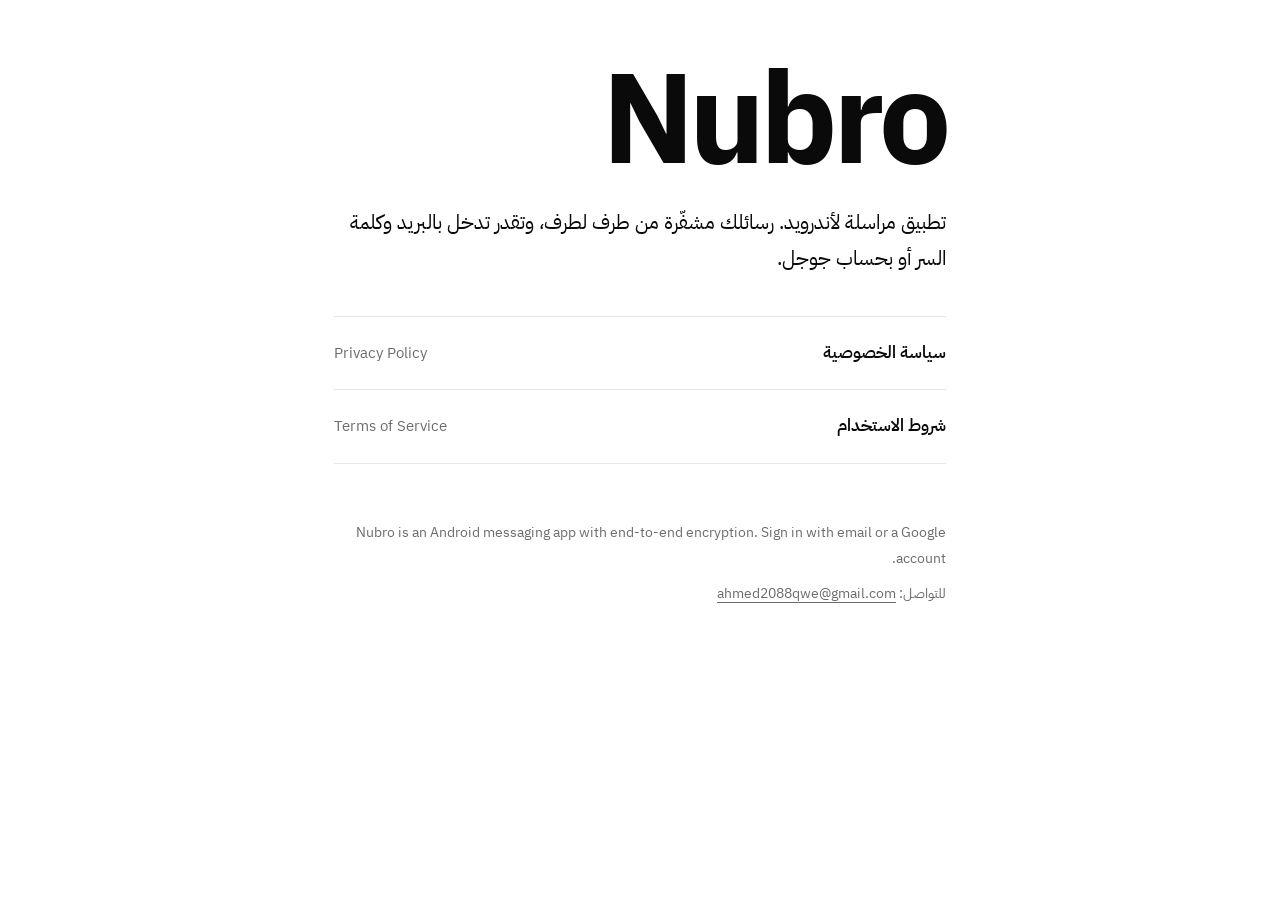
==== index.html @ 9390ad75 "Add files via upload" ====
<!doctype html>
<html lang="ar" dir="rtl">
<head>
<meta charset="utf-8">
<meta name="viewport" content="width=device-width, initial-scale=1">
<title>Nubro — تطبيق مراسلة مشفّر</title>
<meta name="description" content="Nubro تطبيق مراسلة لأندرويد بتشفير طرف لطرف وتسجيل دخول بالبريد أو بحساب جوجل.">
<link rel="preconnect" href="https://fonts.googleapis.com">
<link rel="preconnect" href="https://fonts.gstatic.com" crossorigin>
<link rel="stylesheet" href="https://fonts.googleapis.com/css2?family=IBM+Plex+Sans+Arabic:wght@400;600;700&display=swap">
<link rel="stylesheet" href="style.css">
</head>
<body>
<main>
<p class="wordmark">Nubro</p>
<p class="lead">تطبيق مراسلة لأندرويد. رسائلك مشفّرة من طرف لطرف، وتقدر تدخل بالبريد وكلمة السر أو بحساب جوجل.</p>
<nav class="docs" aria-label="الوثائق">
<a href="privacy.html">سياسة الخصوصية <span>Privacy Policy</span></a>
<a href="terms.html">شروط الاستخدام <span>Terms of Service</span></a>
</nav>
<footer>
<p>Nubro is an Android messaging app with end-to-end encryption. Sign in with email or a Google account.</p>
<p>للتواصل: <a href="mailto:ahmed2088qwe@gmail.com">ahmed2088qwe@gmail.com</a></p>
</footer>
</main>
</body>
</html>
---- style.css ----
:root{--bg:#fff;--ink:#0a0a0a;--mute:#6b6b6b;--line:#e6e6e6}
@media (prefers-color-scheme:dark){:root{--bg:#000;--ink:#f5f5f5;--mute:#9a9a9a;--line:#262626}}
*{box-sizing:border-box}
html{-webkit-text-size-adjust:100%}
body{margin:0;background:var(--bg);color:var(--ink);font:17px/1.9 "IBM Plex Sans Arabic","Noto Sans Arabic",Tahoma,system-ui,sans-serif;-webkit-font-smoothing:antialiased}
main{max-width:660px;margin:0 auto;padding:56px 24px 72px}
a{color:inherit;text-underline-offset:4px;text-decoration-thickness:1px}
a:focus-visible{outline:2px solid var(--ink);outline-offset:4px;border-radius:2px}
h1{font-size:clamp(30px,8vw,42px);line-height:1.25;margin:0 0 8px;font-weight:700;letter-spacing:-.01em}
h2{font-size:20px;line-height:1.5;margin:44px 0 6px;font-weight:700}
p,li{margin:8px 0}
ul{padding-inline-start:22px}
.meta{color:var(--mute);font-size:15px;margin:0 0 8px}
.back{display:inline-block;margin-bottom:36px;color:var(--mute);font-size:15px}
.wordmark{font-size:clamp(64px,22vw,128px);line-height:1;font-weight:700;letter-spacing:-.04em;margin:0 0 20px;direction:ltr;text-align:right}
.lead{font-size:20px;line-height:1.8;margin:0 0 40px}
nav.docs{border-top:1px solid var(--line)}
nav.docs a{display:flex;justify-content:space-between;align-items:center;padding:20px 0;border-bottom:1px solid var(--line);text-decoration:none;font-weight:600}
nav.docs span{color:var(--mute);font-weight:400;font-size:15px}
.en{direction:ltr;text-align:left;margin-top:64px;padding-top:8px;border-top:1px solid var(--line);font-family:system-ui,-apple-system,"Segoe UI",Roboto,sans-serif;line-height:1.7}
.en h2{margin-top:32px}
footer{margin-top:56px;color:var(--mute);font-size:14px}
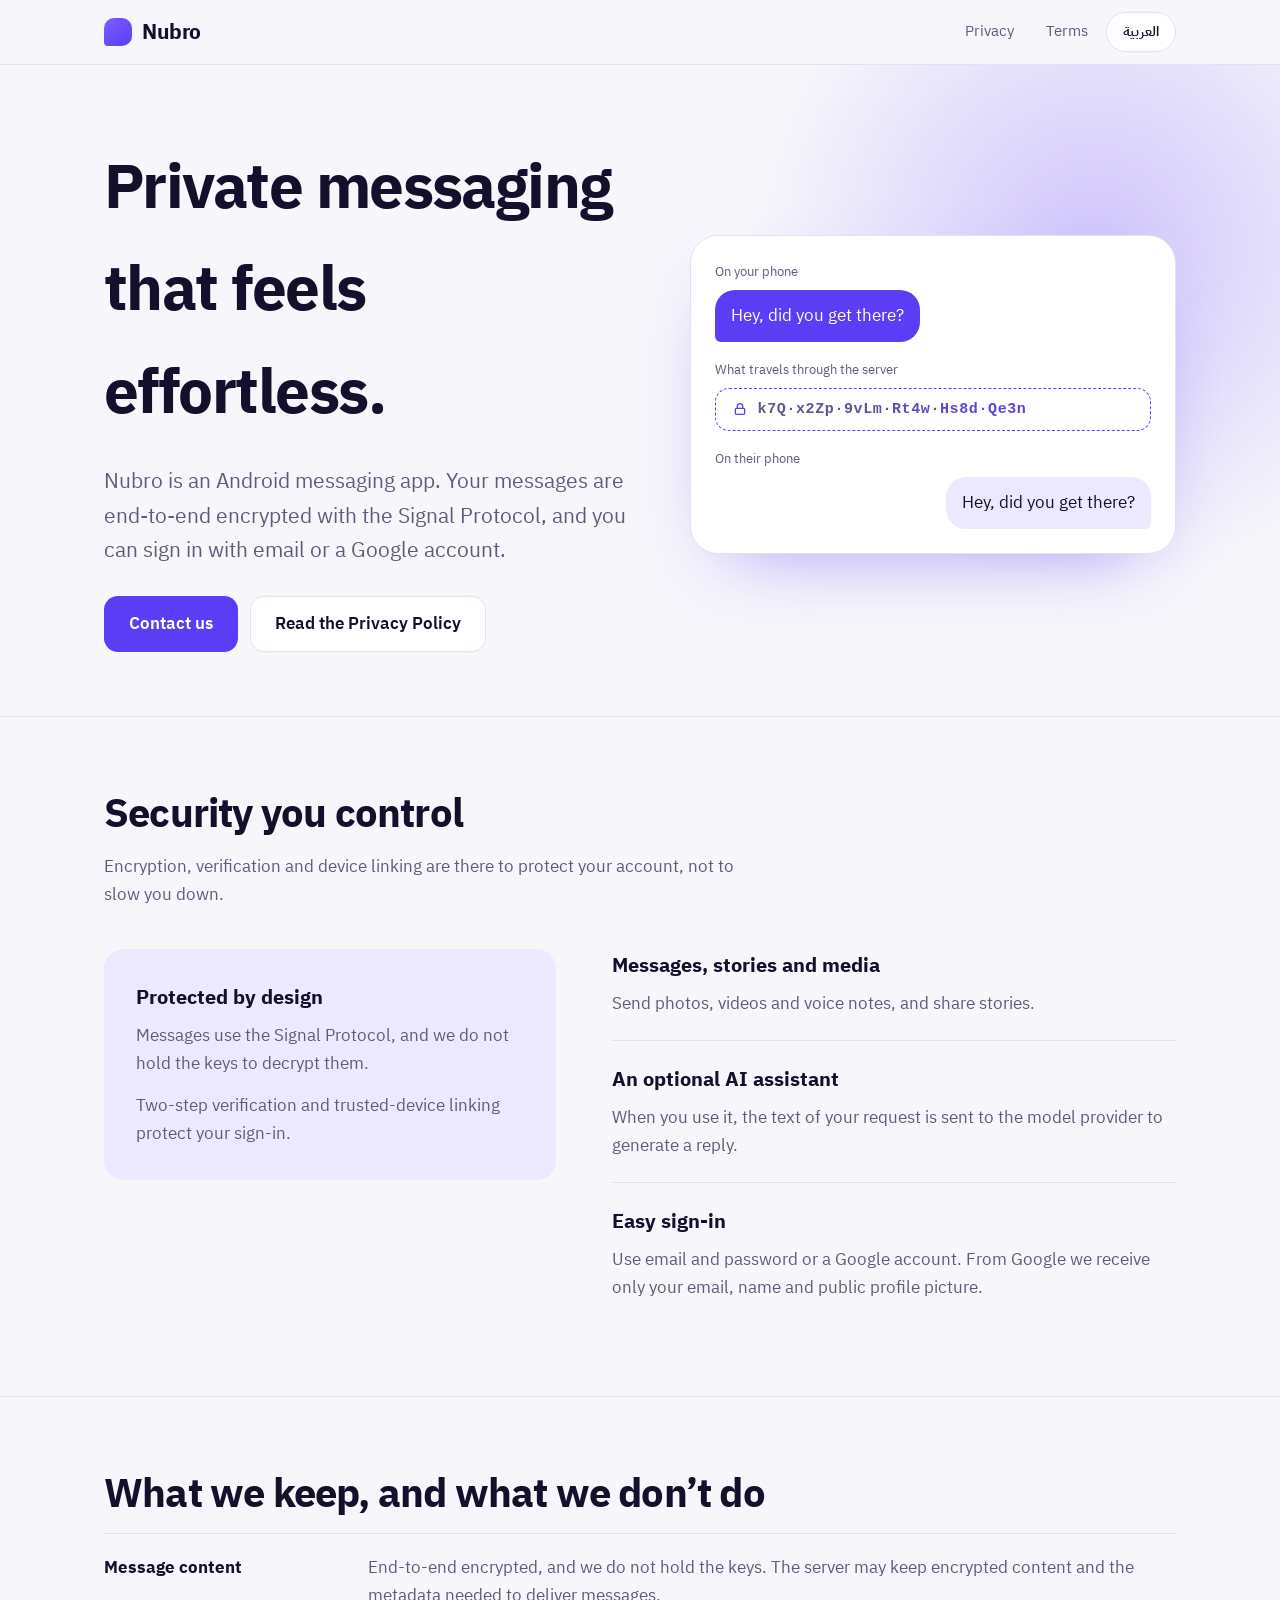
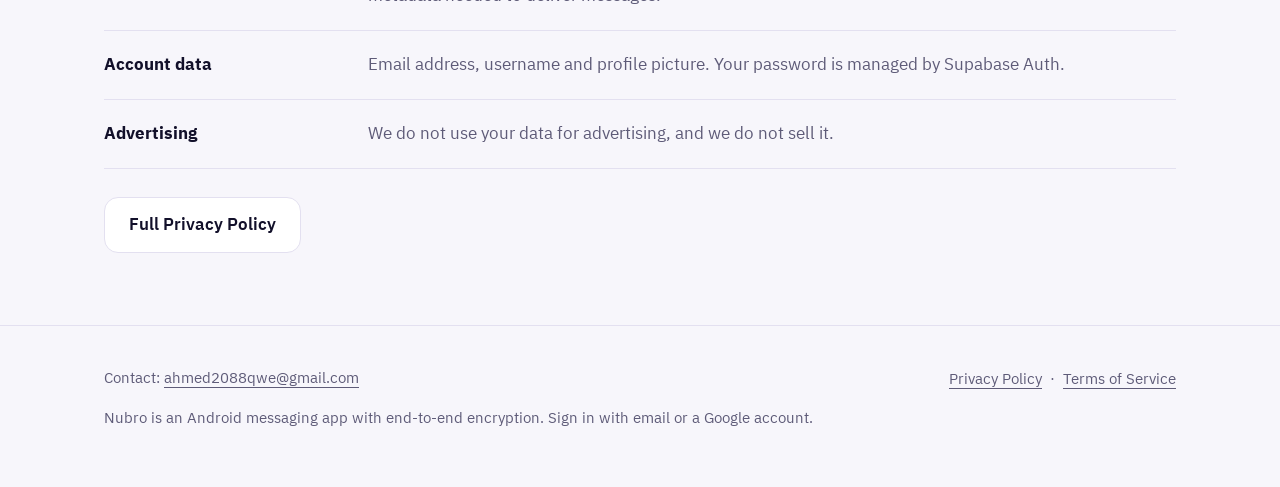
==== commit bdd19696: "Add files via upload" ====
--- a/index.html
+++ b/index.html
@@ -3,25 +3,120 @@
 <head>
 <meta charset="utf-8">
 <meta name="viewport" content="width=device-width, initial-scale=1">
-<title>Nubro — تطبيق مراسلة مشفّر</title>
-<meta name="description" content="Nubro تطبيق مراسلة لأندرويد بتشفير طرف لطرف وتسجيل دخول بالبريد أو بحساب جوجل.">
+<title>Nubro — تطبيق مراسلة مشفّر | Encrypted messaging</title>
+<meta name="description" content="Nubro تطبيق مراسلة لأندرويد بتشفير طرف لطرف وتسجيل دخول بالبريد أو بحساب جوجل. Nubro is an Android messaging app with end-to-end encryption.">
+<meta name="theme-color" content="#5b3df5">
+<meta property="og:type" content="website">
+<meta property="og:title" content="Nubro">
+<meta property="og:description" content="Nubro is an Android messaging app with end-to-end encryption. Sign in with email or a Google account.">
 <link rel="preconnect" href="https://fonts.googleapis.com">
 <link rel="preconnect" href="https://fonts.gstatic.com" crossorigin>
 <link rel="stylesheet" href="https://fonts.googleapis.com/css2?family=IBM+Plex+Sans+Arabic:wght@400;600;700&display=swap">
 <link rel="stylesheet" href="style.css">
+<script>
+(function(){var d=document.documentElement,l;try{l=localStorage.getItem('lg')}catch(e){}
+if(l!=='ar'&&l!=='en')l=(navigator.language||'ar').slice(0,2)==='ar'?'ar':'en';
+function set(x){d.lang=x;d.dir=x==='ar'?'rtl':'ltr'}set(l);
+addEventListener('DOMContentLoaded',function(){document.getElementById('lg').onclick=function(){var x=d.lang==='ar'?'en':'ar';set(x);try{localStorage.setItem('lg',x)}catch(e){}}})})();
+</script>
 </head>
-<body>
+<body class="home">
+<header class="top"><div class="wrap">
+<a class="brand" href="./"><i class="mark"></i>Nubro</a>
+<nav aria-label="Pages">
+<a href="privacy.html"><span lang="ar">الخصوصية</span><span lang="en">Privacy</span></a>
+<a href="terms.html"><span lang="ar">الشروط</span><span lang="en">Terms</span></a>
+<button class="pill" id="lg" type="button"><span lang="ar">English</span><span lang="en">العربية</span></button>
+</nav>
+</div></header>
+
 <main>
-<p class="wordmark">Nubro</p>
-<p class="lead">تطبيق مراسلة لأندرويد. رسائلك مشفّرة من طرف لطرف، وتقدر تدخل بالبريد وكلمة السر أو بحساب جوجل.</p>
-<nav class="docs" aria-label="الوثائق">
-<a href="privacy.html">سياسة الخصوصية <span>Privacy Policy</span></a>
-<a href="terms.html">شروط الاستخدام <span>Terms of Service</span></a>
-</nav>
-<footer>
-<p>Nubro is an Android messaging app with end-to-end encryption. Sign in with email or a Google account.</p>
-<p>للتواصل: <a href="mailto:ahmed2088qwe@gmail.com">ahmed2088qwe@gmail.com</a></p>
-</footer>
+<section class="hero"><div class="wrap">
+<div>
+<h1 lang="ar">مراسلة مشفّرة من طرف لطرف، بتجربة سلسة.</h1>
+<h1 lang="en">Private messaging that feels effortless.</h1>
+<p class="lead" lang="ar">Nubro تطبيق مراسلة لأندرويد. رسائلك مشفّرة من طرف لطرف بـ Signal Protocol، وتدخل بالبريد وكلمة السر أو بحساب جوجل.</p>
+<p class="lead" lang="en">Nubro is an Android messaging app. Your messages are end-to-end encrypted with the Signal Protocol, and you can sign in with email or a Google account.</p>
+<div class="cta">
+<a class="btn" href="mailto:ahmed2088qwe@gmail.com"><span lang="ar">تواصل معنا</span><span lang="en">Contact us</span></a>
+<a class="btn ghost" href="privacy.html"><span lang="ar">اقرأ سياسة الخصوصية</span><span lang="en">Read the Privacy Policy</span></a>
+</div>
+</div>
+
+<div class="wire">
+<div class="row">
+<span class="cap"><span lang="ar">على جهازك</span><span lang="en">On your phone</span></span>
+<p class="bub out"><span lang="ar">مساء الخير، وصلت؟</span><span lang="en">Hey, did you get there?</span></p>
+</div>
+<div class="row">
+<span class="cap"><span lang="ar">ما يمرّ عبر الخادم</span><span lang="en">What travels through the server</span></span>
+<div class="cipher"><svg width="16" height="16" viewBox="0 0 24 24" fill="none" stroke="currentColor" stroke-width="2" aria-hidden="true"><rect x="5" y="11" width="14" height="9" rx="2"/><path d="M8 11V8a4 4 0 0 1 8 0v3"/></svg><b>k7Q·x2Zp·9vLm·Rt4w·Hs8d·Qe3n</b></div>
+</div>
+<div class="row">
+<span class="cap"><span lang="ar">على جهاز من تراسله</span><span lang="en">On their phone</span></span>
+<p class="bub in"><span lang="ar">مساء الخير، وصلت؟</span><span lang="en">Hey, did you get there?</span></p>
+</div>
+</div>
+</div></section>
+
+<section class="sec"><div class="wrap">
+<h2 class="t" lang="ar">أمان تتحكم فيه</h2>
+<h2 class="t" lang="en">Security you control</h2>
+<p class="sub" lang="ar">التشفير والتحقق وربط الأجهزة مفعّلة لحماية حسابك، لا لتعقيد استخدامك.</p>
+<p class="sub" lang="en">Encryption, verification and device linking are there to protect your account, not to slow you down.</p>
+<div class="feat">
+<div class="panel">
+<h3 lang="ar">محميّ بالتصميم</h3>
+<h3 lang="en">Protected by design</h3>
+<p lang="ar">الرسائل مشفّرة بـ Signal Protocol، ولا نملك مفاتيح فك تشفيرها.</p>
+<p lang="en">Messages use the Signal Protocol, and we do not hold the keys to decrypt them.</p>
+<p lang="ar">تحقق بخطوتين وربط للأجهزة الموثوقة يحميان دخولك.</p>
+<p lang="en">Two-step verification and trusted-device linking protect your sign-in.</p>
+</div>
+<div class="rows">
+<div>
+<h3 lang="ar">رسائل وقصص ووسائط</h3><h3 lang="en">Messages, stories and media</h3>
+<p lang="ar">أرسل الصور والفيديوهات والرسائل الصوتية، وشارك قصصًا مع من تحب.</p>
+<p lang="en">Send photos, videos and voice notes, and share stories.</p>
+</div>
+<div>
+<h3 lang="ar">مساعد ذكاء اصطناعي اختياري</h3><h3 lang="en">An optional AI assistant</h3>
+<p lang="ar">عند استخدامه يُرسَل نص طلبك إلى مزوّد النموذج لتوليد الرد.</p>
+<p lang="en">When you use it, the text of your request is sent to the model provider to generate a reply.</p>
+</div>
+<div>
+<h3 lang="ar">دخول سهل</h3><h3 lang="en">Easy sign-in</h3>
+<p lang="ar">بالبريد وكلمة السر أو بحساب جوجل. نحصل من جوجل على بريدك واسمك وصورتك العامة فقط.</p>
+<p lang="en">Use email and password or a Google account. From Google we receive only your email, name and public profile picture.</p>
+</div>
+</div>
+</div>
+</div></section>
+
+<section class="sec"><div class="wrap">
+<h2 class="t" lang="ar">ما نحتفظ به، وما لا نفعله</h2>
+<h2 class="t" lang="en">What we keep, and what we don’t do</h2>
+<dl class="facts">
+<div><dt lang="ar">محتوى الرسائل</dt><dt lang="en">Message content</dt>
+<dd lang="ar">مشفّر من طرف لطرف، ولا نملك مفاتيحه. قد يحتفظ الخادم بمحتوى مشفّر وببيانات وصفية لازمة لتسليم الرسائل.</dd>
+<dd lang="en">End-to-end encrypted, and we do not hold the keys. The server may keep encrypted content and the metadata needed to deliver messages.</dd></div>
+<div><dt lang="ar">بيانات الحساب</dt><dt lang="en">Account data</dt>
+<dd lang="ar">البريد الإلكتروني واسم المستخدم وصورة الملف الشخصي. كلمة السر تُدار عبر Supabase Auth.</dd>
+<dd lang="en">Email address, username and profile picture. Your password is managed by Supabase Auth.</dd></div>
+<div><dt lang="ar">الإعلانات</dt><dt lang="en">Advertising</dt>
+<dd lang="ar">لا نستخدم بياناتك للإعلانات ولا نبيعها.</dd>
+<dd lang="en">We do not use your data for advertising, and we do not sell it.</dd></div>
+</dl>
+<a class="btn ghost" href="privacy.html"><span lang="ar">سياسة الخصوصية كاملة</span><span lang="en">Full Privacy Policy</span></a>
+</div></section>
 </main>
+
+<footer class="foot"><div class="wrap">
+<p lang="ar">للتواصل: <a href="mailto:ahmed2088qwe@gmail.com">ahmed2088qwe@gmail.com</a></p>
+<p lang="en">Contact: <a href="mailto:ahmed2088qwe@gmail.com">ahmed2088qwe@gmail.com</a></p>
+<p><a href="privacy.html"><span lang="ar">سياسة الخصوصية</span><span lang="en">Privacy Policy</span></a> &nbsp;·&nbsp; <a href="terms.html"><span lang="ar">شروط الاستخدام</span><span lang="en">Terms of Service</span></a></p>
+<p lang="en">Nubro is an Android messaging app with end-to-end encryption. Sign in with email or a Google account.</p>
+<p lang="ar">Nubro تطبيق مراسلة لأندرويد بتشفير طرف لطرف.</p>
+</div></footer>
 </body>
 </html>
--- a/style.css
+++ b/style.css
@@ -1,22 +1,92 @@
-:root{--bg:#fff;--ink:#0a0a0a;--mute:#6b6b6b;--line:#e6e6e6}
-@media (prefers-color-scheme:dark){:root{--bg:#000;--ink:#f5f5f5;--mute:#9a9a9a;--line:#262626}}
+:root{--bg:#f7f6fb;--surf:#fff;--ink:#12102a;--mute:#5e5b78;--line:#e3e0f0;--acc:#5b3df5;--acc2:#7c5cff;--soft:#ece8ff;--r:20px;color-scheme:light dark}
+@media(prefers-color-scheme:dark){:root{--bg:#070a14;--surf:#0e1224;--ink:#eef0ff;--mute:#98a0c4;--line:#1f2540;--acc:#8c74ff;--soft:#161a33}}
 *{box-sizing:border-box}
-html{-webkit-text-size-adjust:100%}
-body{margin:0;background:var(--bg);color:var(--ink);font:17px/1.9 "IBM Plex Sans Arabic","Noto Sans Arabic",Tahoma,system-ui,sans-serif;-webkit-font-smoothing:antialiased}
-main{max-width:660px;margin:0 auto;padding:56px 24px 72px}
+html{-webkit-text-size-adjust:100%;scroll-behavior:smooth}
+html[lang=ar] .home [lang=en],html[lang=en] .home [lang=ar]{display:none!important}
+body{margin:0;background:var(--bg);color:var(--ink);font:17px/1.85 "IBM Plex Sans Arabic","Noto Sans Arabic",system-ui,-apple-system,"Segoe UI",Roboto,Tahoma,sans-serif;-webkit-font-smoothing:antialiased}
+[lang=en]{line-height:1.65}
 a{color:inherit;text-underline-offset:4px;text-decoration-thickness:1px}
-a:focus-visible{outline:2px solid var(--ink);outline-offset:4px;border-radius:2px}
-h1{font-size:clamp(30px,8vw,42px);line-height:1.25;margin:0 0 8px;font-weight:700;letter-spacing:-.01em}
-h2{font-size:20px;line-height:1.5;margin:44px 0 6px;font-weight:700}
-p,li{margin:8px 0}
-ul{padding-inline-start:22px}
-.meta{color:var(--mute);font-size:15px;margin:0 0 8px}
-.back{display:inline-block;margin-bottom:36px;color:var(--mute);font-size:15px}
-.wordmark{font-size:clamp(64px,22vw,128px);line-height:1;font-weight:700;letter-spacing:-.04em;margin:0 0 20px;direction:ltr;text-align:right}
-.lead{font-size:20px;line-height:1.8;margin:0 0 40px}
-nav.docs{border-top:1px solid var(--line)}
-nav.docs a{display:flex;justify-content:space-between;align-items:center;padding:20px 0;border-bottom:1px solid var(--line);text-decoration:none;font-weight:600}
-nav.docs span{color:var(--mute);font-weight:400;font-size:15px}
-.en{direction:ltr;text-align:left;margin-top:64px;padding-top:8px;border-top:1px solid var(--line);font-family:system-ui,-apple-system,"Segoe UI",Roboto,sans-serif;line-height:1.7}
-.en h2{margin-top:32px}
-footer{margin-top:56px;color:var(--mute);font-size:14px}
+a:focus-visible,button:focus-visible{outline:2px solid var(--acc);outline-offset:3px;border-radius:6px}
+.wrap{max-width:1120px;margin:0 auto;padding:0 24px}
+
+/* header */
+.top{position:sticky;top:0;z-index:10;background:color-mix(in srgb,var(--bg) 82%,transparent);-webkit-backdrop-filter:saturate(1.4) blur(14px);backdrop-filter:saturate(1.4) blur(14px);border-bottom:1px solid var(--line)}
+.top .wrap{display:flex;align-items:center;justify-content:space-between;gap:16px;min-height:64px}
+.brand{display:flex;align-items:center;gap:10px;font-weight:700;font-size:21px;letter-spacing:-.02em;text-decoration:none;direction:ltr}
+.mark{width:28px;height:28px;border-radius:10px 10px 10px 4px;background:linear-gradient(140deg,var(--acc2),#5b3df5)}
+.top nav{display:flex;align-items:center;gap:4px}
+.top nav a{padding:7px 14px;border-radius:999px;font-size:15px;color:var(--mute);text-decoration:none}
+.top nav a:hover,.top nav a[aria-current]{color:var(--ink);background:var(--soft)}
+.top nav small{font-size:12px;margin-inline-start:6px;opacity:.7}
+@media(max-width:560px){.top nav small{display:none}.top nav a{padding:7px 10px}}
+.pill{display:inline-flex;align-items:center;padding:7px 16px;border:1px solid var(--line);border-radius:999px;background:var(--surf);color:var(--ink);font-family:inherit;font-size:14px;font-weight:600;line-height:1.5;text-decoration:none;cursor:pointer}
+.pill:hover{border-color:var(--acc)}
+
+/* hero */
+.hero{position:relative;overflow:hidden;padding:72px 0 64px}
+.hero::before{content:"";position:absolute;inset-inline-end:-12%;top:-24%;width:680px;height:680px;background:radial-gradient(closest-side,color-mix(in srgb,var(--acc2) 32%,transparent),transparent);pointer-events:none}
+.hero .wrap{position:relative;display:grid;gap:48px;align-items:center}
+@media(min-width:900px){.hero .wrap{grid-template-columns:1.05fr .95fr}}
+h1{font-size:clamp(34px,6vw,62px);line-height:1.15;margin:0 0 20px;font-weight:700;letter-spacing:-.025em}
+.lead{font-size:clamp(18px,2.2vw,21px);color:var(--mute);max-width:36em;margin:0 0 28px}
+.cta{display:flex;flex-wrap:wrap;gap:12px}
+.btn{display:inline-flex;align-items:center;padding:13px 24px;border-radius:14px;font-weight:600;text-decoration:none;background:#5b3df5;color:#fff;border:1px solid transparent}
+.btn.ghost{background:var(--surf);color:var(--ink);border-color:var(--line)}
+.btn:hover{border-color:var(--acc2)}
+
+/* the sealed wire: the page's one memorable moment */
+.wire{display:grid;gap:16px;padding:24px;background:var(--surf);border:1px solid var(--line);border-radius:28px;box-shadow:0 30px 80px -40px color-mix(in srgb,var(--acc) 60%,transparent)}
+.row{display:flex;flex-direction:column;gap:6px}
+.cap{font-size:13px;color:var(--mute)}
+.bub{margin:0;max-width:84%;padding:12px 16px;border-radius:20px;font-size:17px;line-height:1.5}
+.bub.out{align-self:flex-start;background:#5b3df5;color:#fff;border-end-start-radius:6px}
+.bub.in{align-self:flex-end;background:var(--soft);border-end-end-radius:6px}
+.cipher{display:flex;align-items:center;gap:10px;padding:12px 16px;border:1px dashed var(--acc);border-radius:14px;color:var(--acc);direction:ltr;overflow:hidden;white-space:nowrap;font:600 15px ui-monospace,Menlo,Consolas,monospace;letter-spacing:.04em}
+.cipher svg{flex:none}
+.cipher b{background:linear-gradient(90deg,var(--mute),var(--acc),var(--mute));background-size:220% 100%;-webkit-background-clip:text;background-clip:text;color:transparent;animation:flow 3s linear infinite}
+@keyframes flow{to{background-position:-220% 0}}
+
+/* sections */
+.sec{padding:72px 0;border-top:1px solid var(--line)}
+h2.t{font-size:clamp(26px,4vw,40px);line-height:1.25;margin:0 0 14px;letter-spacing:-.02em}
+.sub{color:var(--mute);max-width:38em;margin:0 0 40px}
+.feat{display:grid;gap:32px}
+@media(min-width:900px){.feat{grid-template-columns:1fr 1.25fr;gap:56px}}
+.panel{align-self:start;padding:32px;background:var(--soft);border-radius:var(--r)}
+.panel p{margin:0 0 14px;color:var(--mute)}
+.panel p:last-child{margin:0}
+h3{margin:0 0 8px;font-size:20px;line-height:1.4}
+.rows>div{padding:22px 0;border-top:1px solid var(--line)}
+.rows>div:first-child{padding-top:0;border-top:0}
+.rows p{margin:0;color:var(--mute)}
+.facts{margin:0 0 28px;border-top:1px solid var(--line)}
+.facts div{display:grid;gap:4px 24px;padding:20px 0;border-bottom:1px solid var(--line)}
+@media(min-width:700px){.facts div{grid-template-columns:240px 1fr}}
+.facts dt{font-weight:700}
+.facts dd{margin:0;color:var(--mute)}
+.foot{padding:40px 0 56px;border-top:1px solid var(--line);color:var(--mute);font-size:15px}
+.foot .wrap{display:flex;flex-wrap:wrap;justify-content:space-between;gap:12px 32px}
+.foot p{margin:0}
+
+/* legal pages */
+.legal{padding:48px 0 72px}
+#en{display:none}
+#en:target{display:block}
+body:has(#en:target) #ar{display:none}
+.doc-head{margin-bottom:32px}
+.doc-head h1{font-size:clamp(32px,5vw,48px);margin:0 0 8px}
+.meta{margin:0 0 16px;color:var(--mute);font-size:15px}
+.doc-grid{display:grid;gap:28px}
+@media(min-width:900px){.doc-grid{grid-template-columns:230px minmax(0,1fr);gap:56px}}
+.toc{display:flex;gap:8px;overflow-x:auto;padding-bottom:6px}
+.toc a{white-space:nowrap;padding:6px 12px;border:1px solid var(--line);border-radius:999px;font-size:14.5px;color:var(--mute);text-decoration:none}
+.toc a:hover{color:var(--ink);border-color:var(--acc)}
+@media(min-width:900px){.toc{position:sticky;top:88px;align-self:start;flex-direction:column;gap:2px;overflow:visible;padding:0;padding-inline-start:16px;border-inline-start:1px solid var(--line)}.toc a{padding:5px 0;border:0;white-space:normal}}
+.prose{max-width:46em}
+.prose h2{margin:40px 0 8px;font-size:22px;line-height:1.45;scroll-margin-top:88px}
+.prose h2:first-child{margin-top:0}
+.prose p,.prose li{margin:8px 0}
+.prose ul{padding-inline-start:22px}
+.prose a{color:var(--acc)}
+
+@media(prefers-reduced-motion:reduce){*{animation:none!important;transition:none!important;scroll-behavior:auto!important}}
